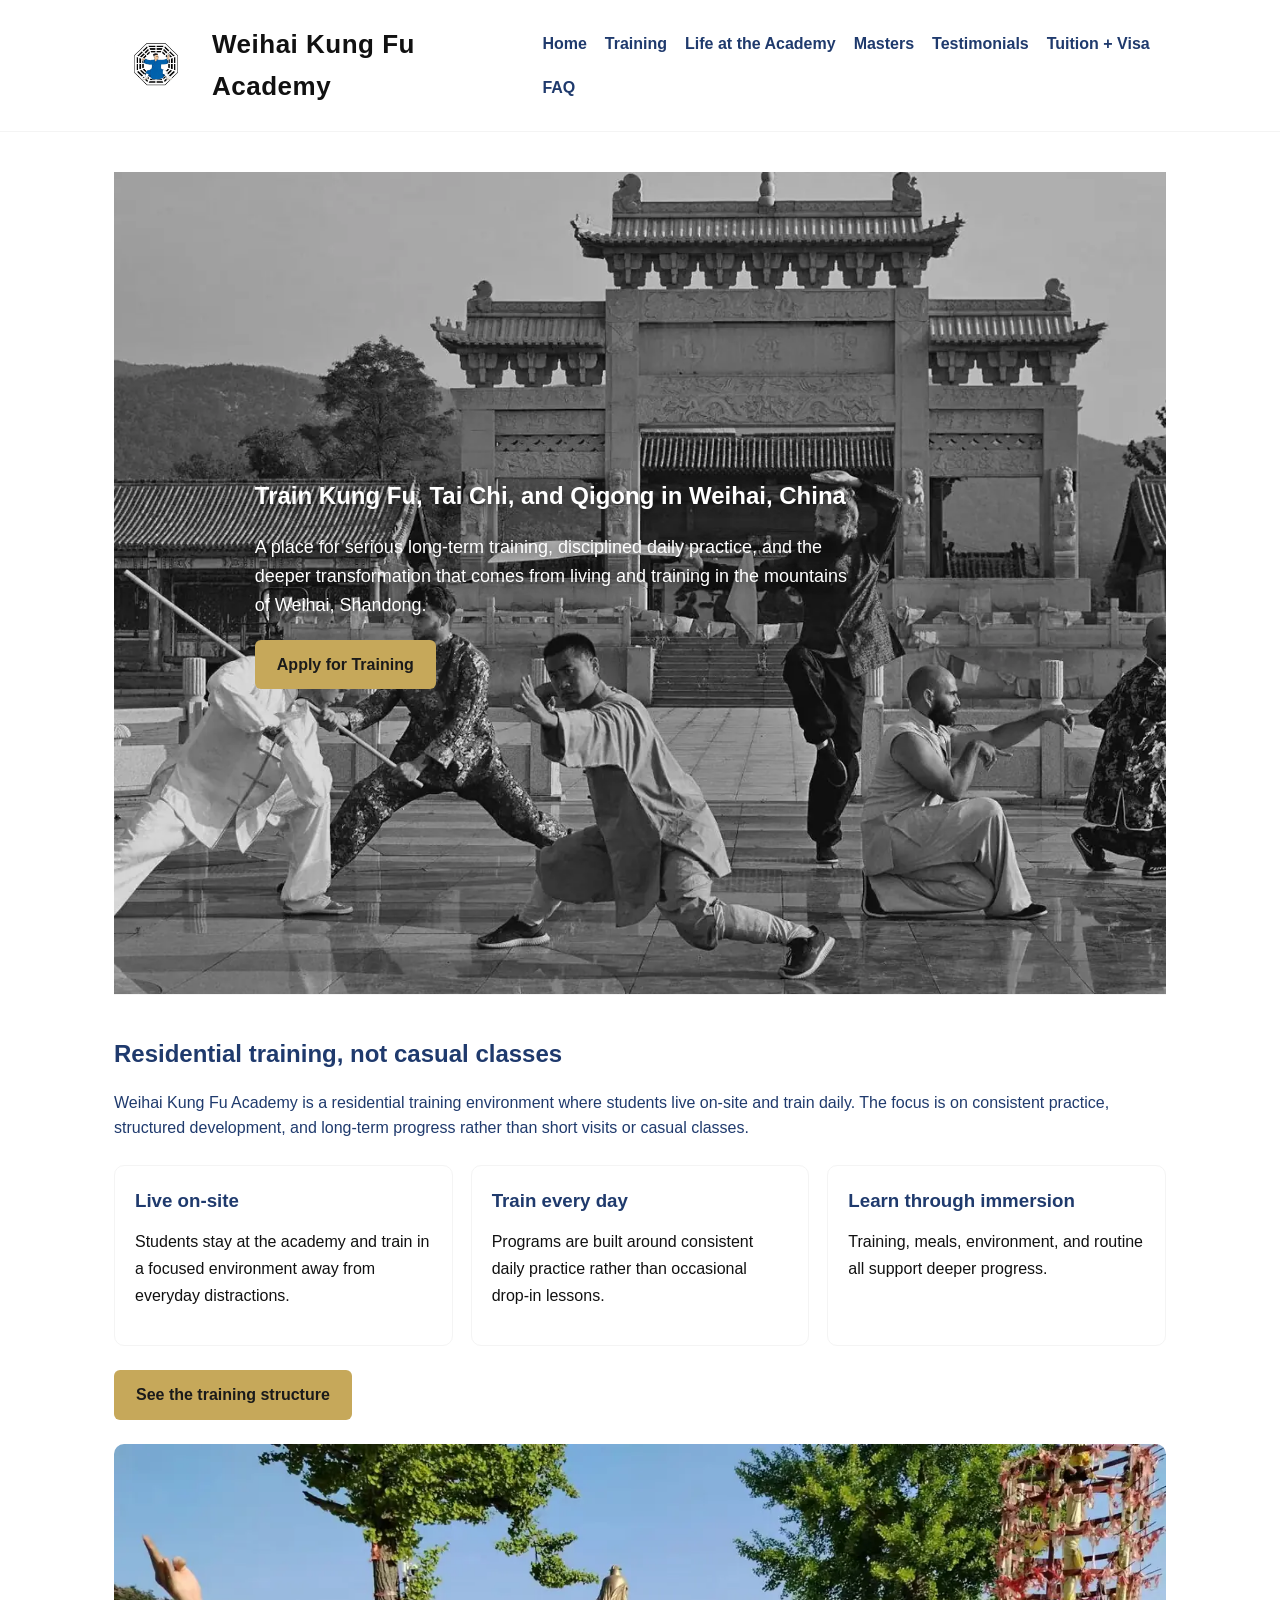
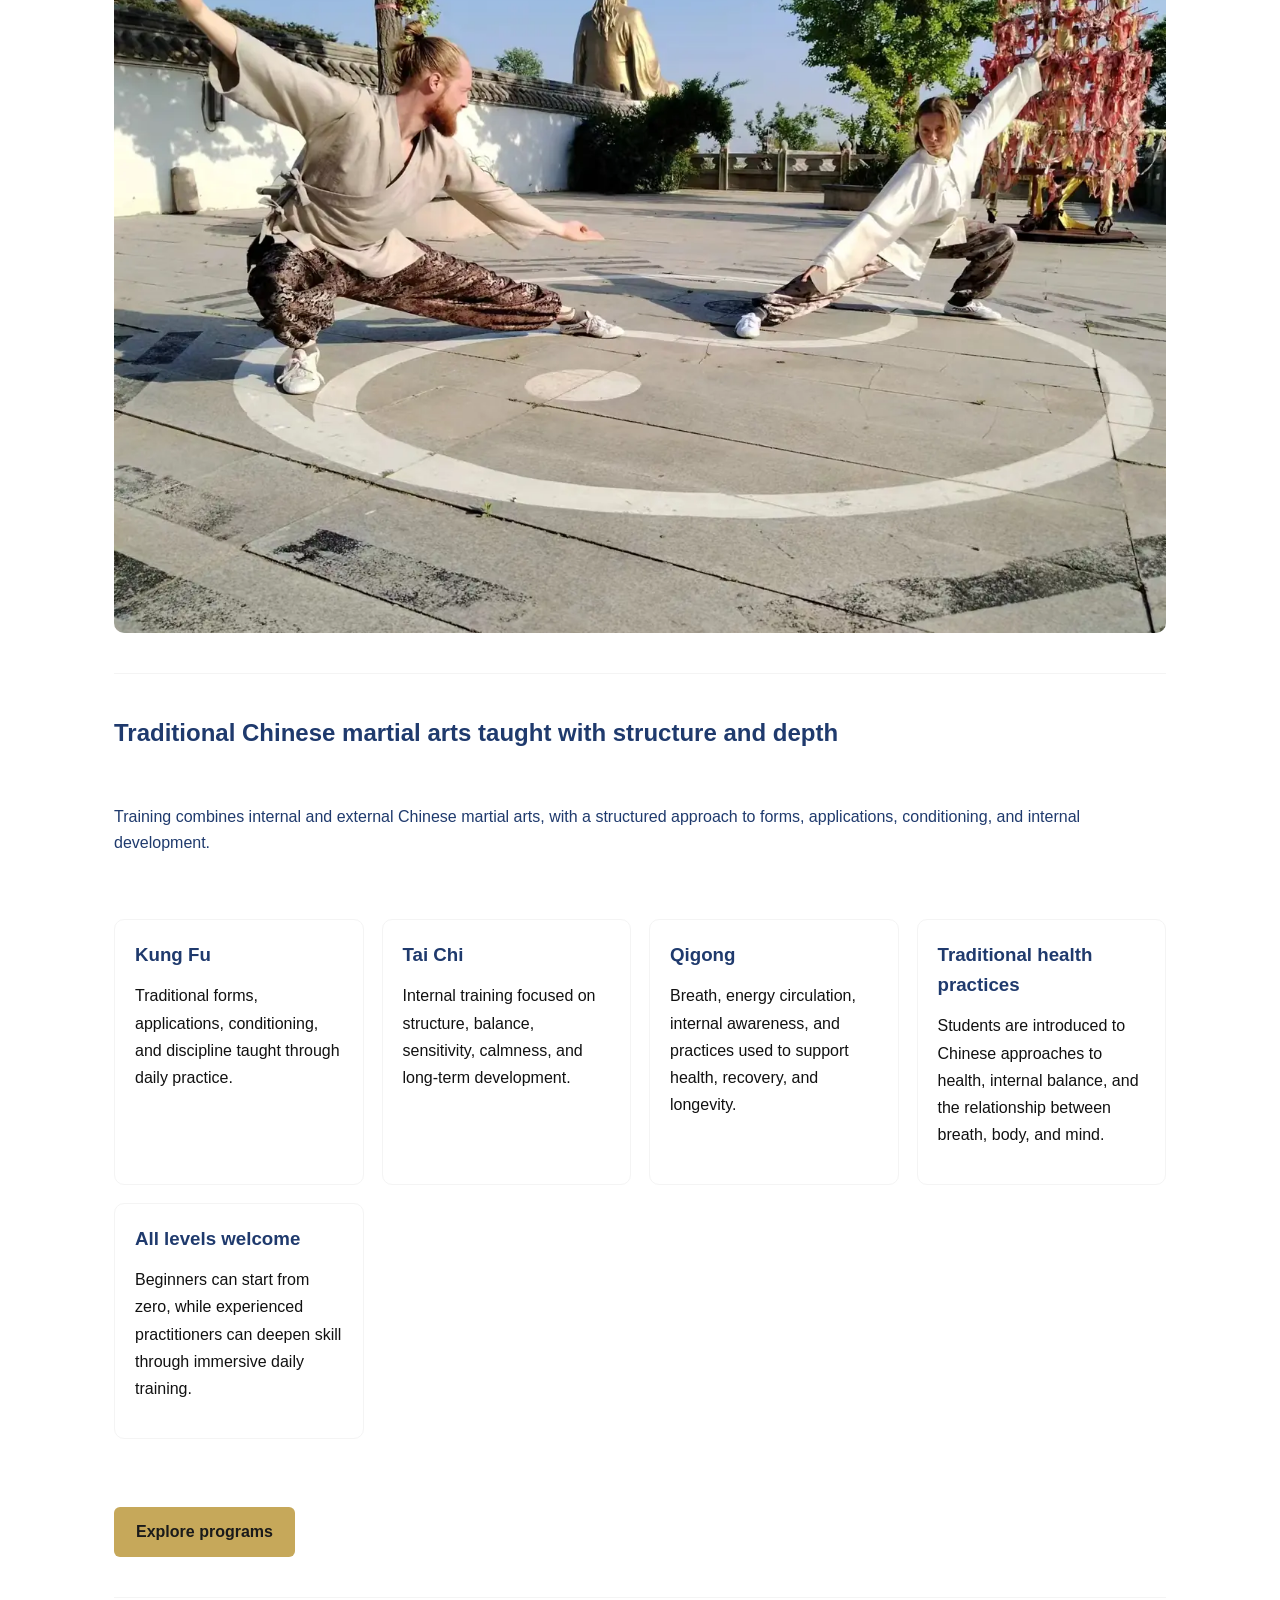
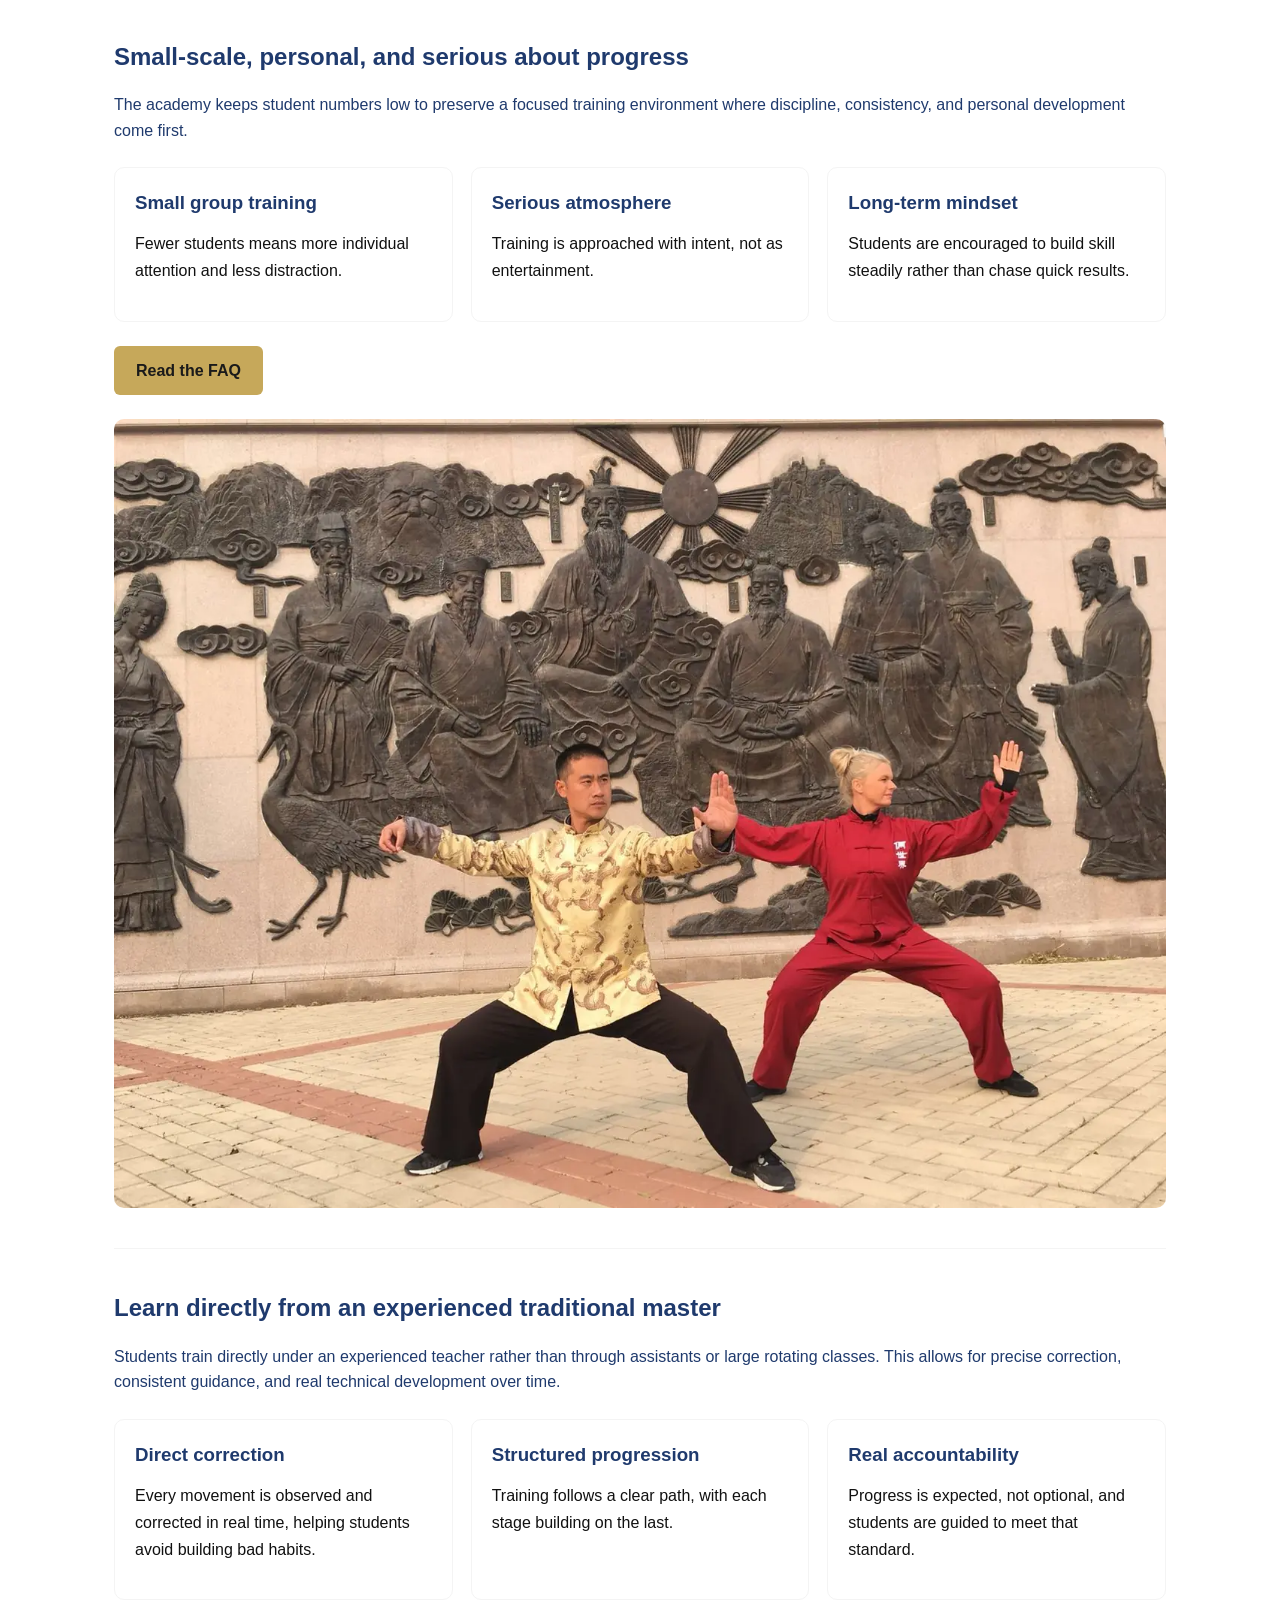
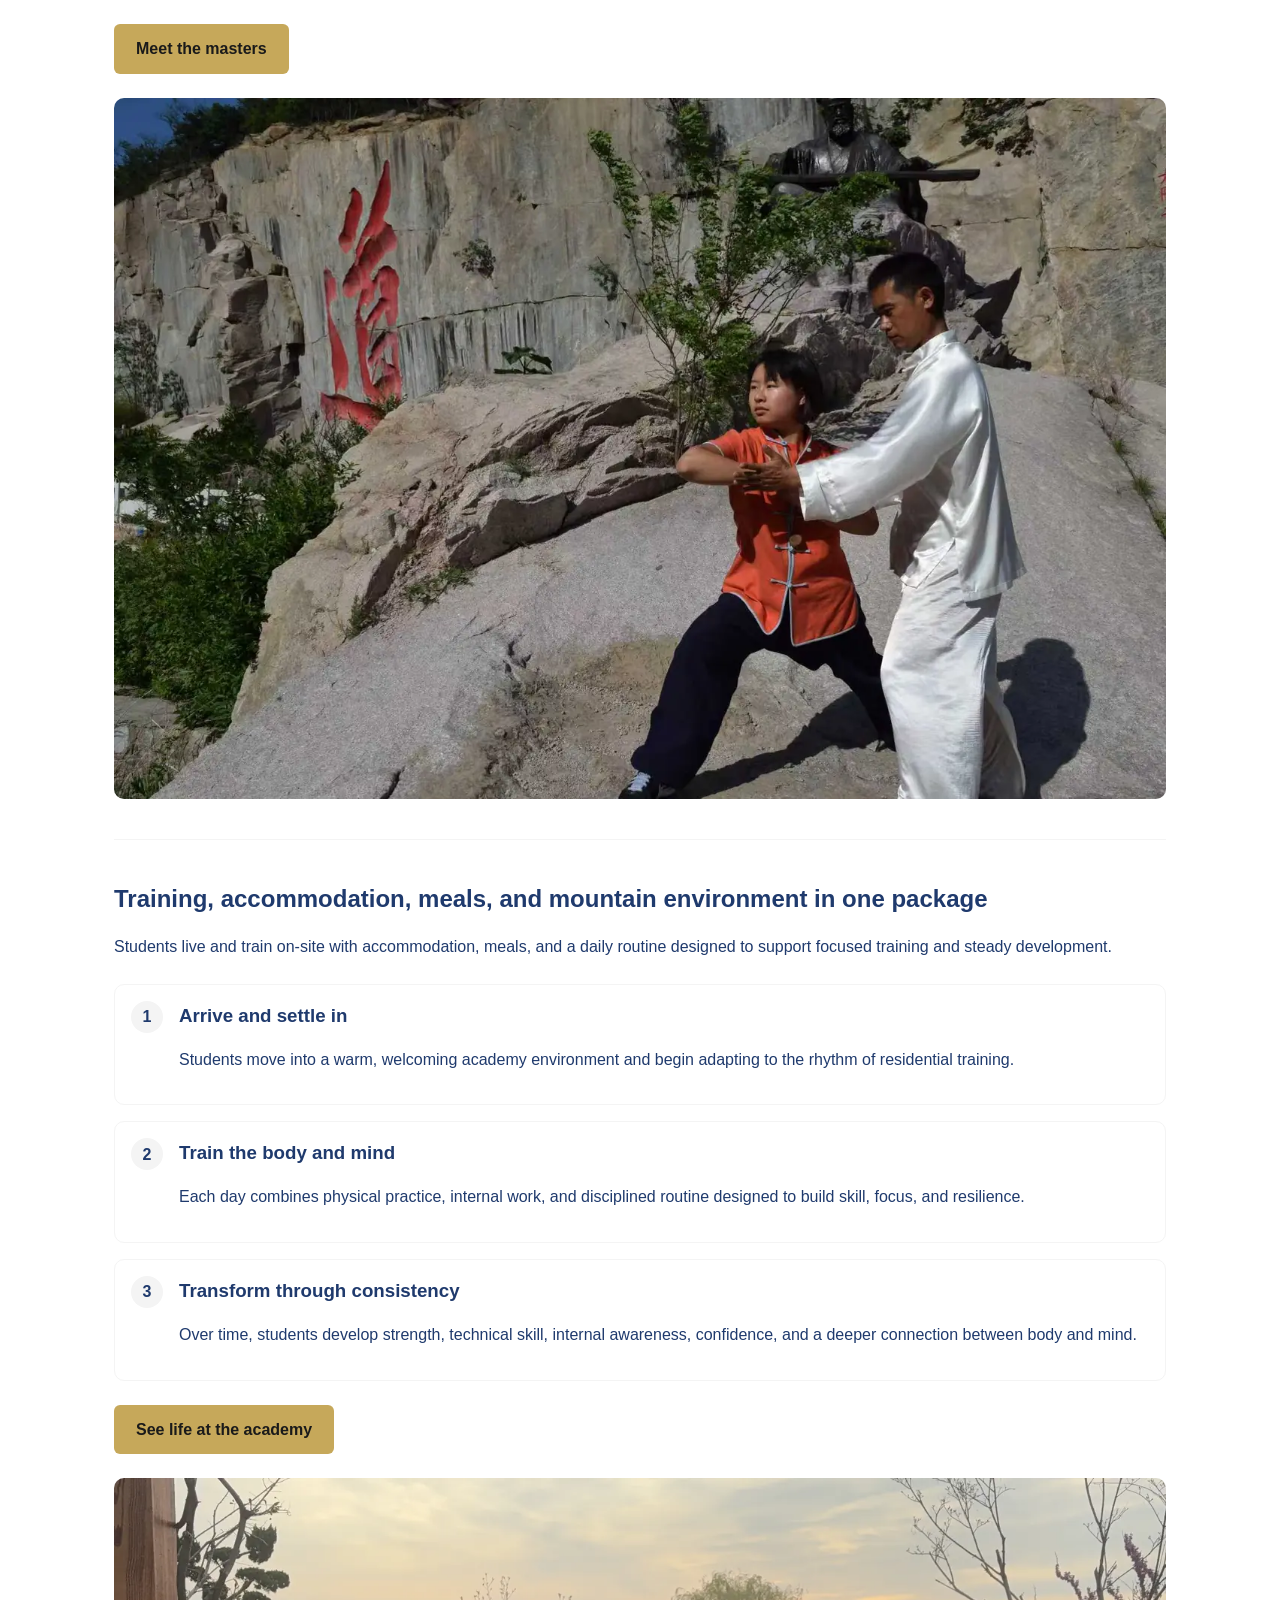
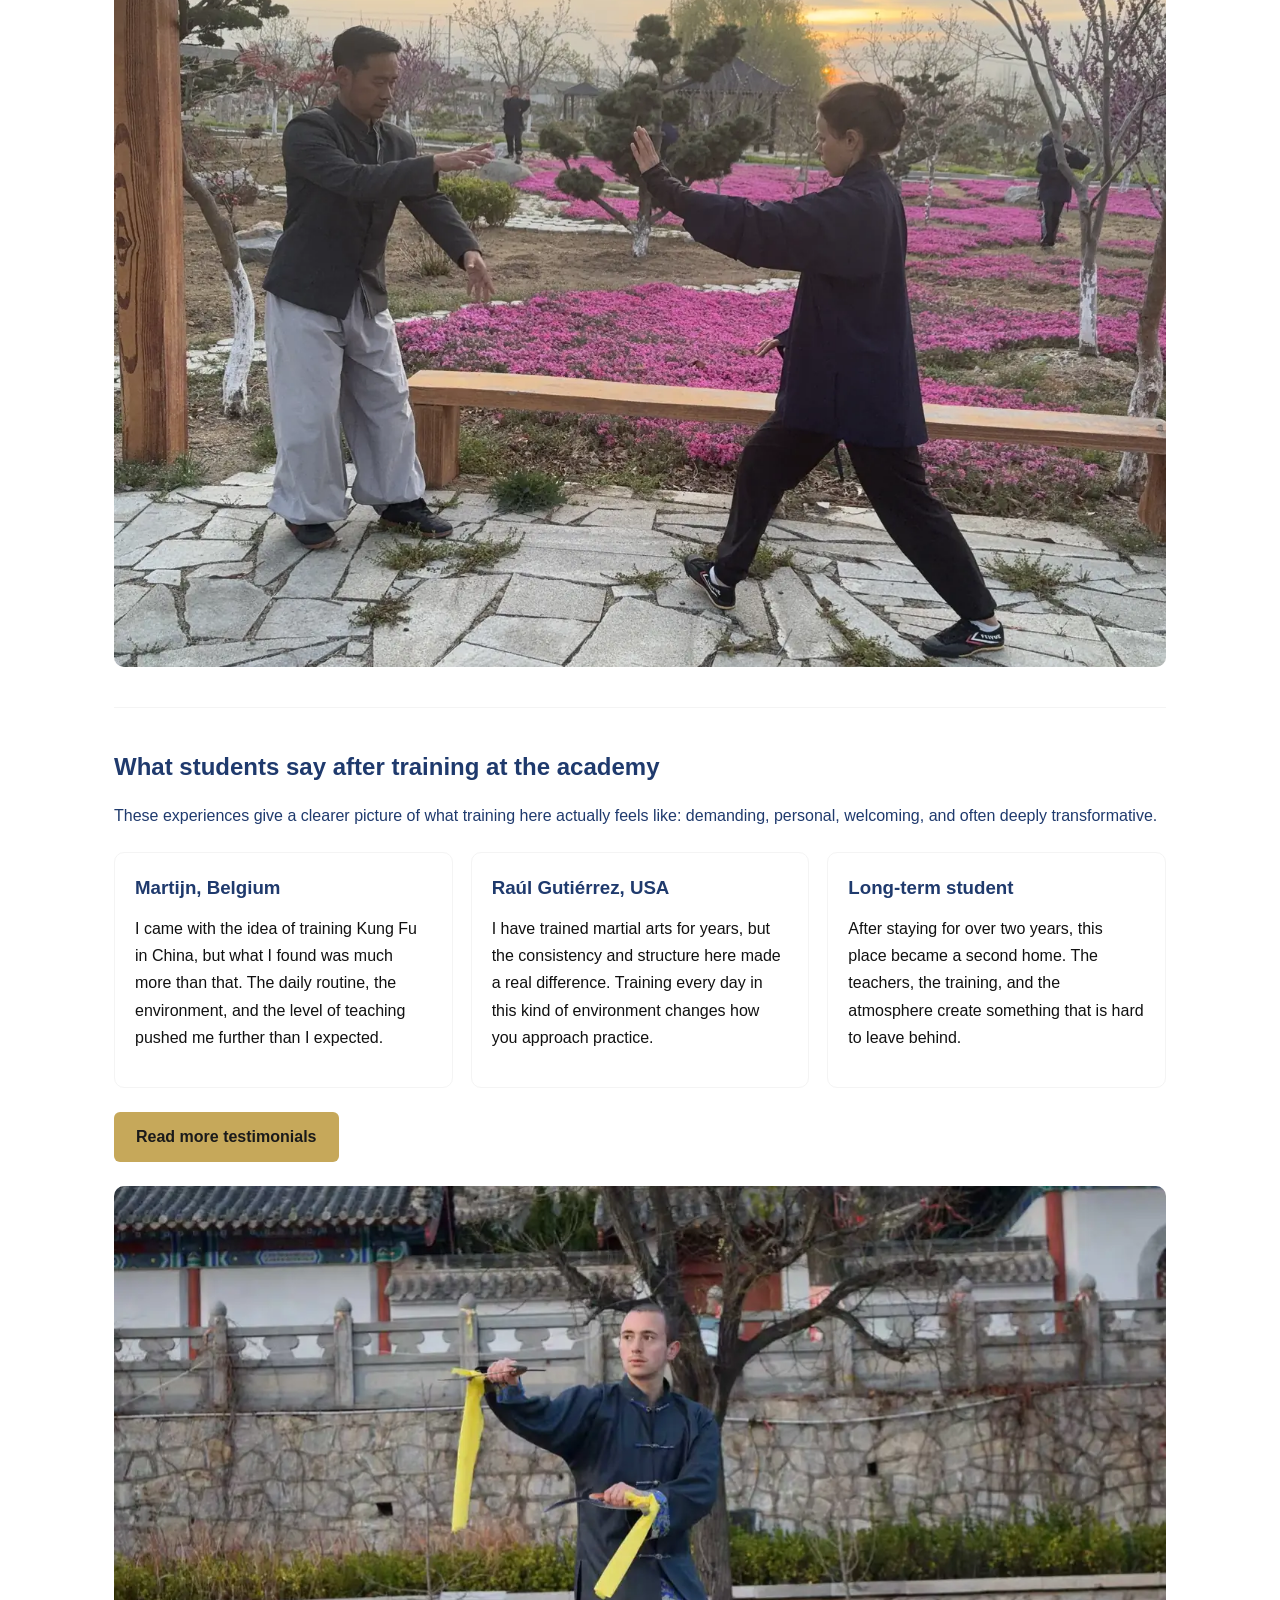
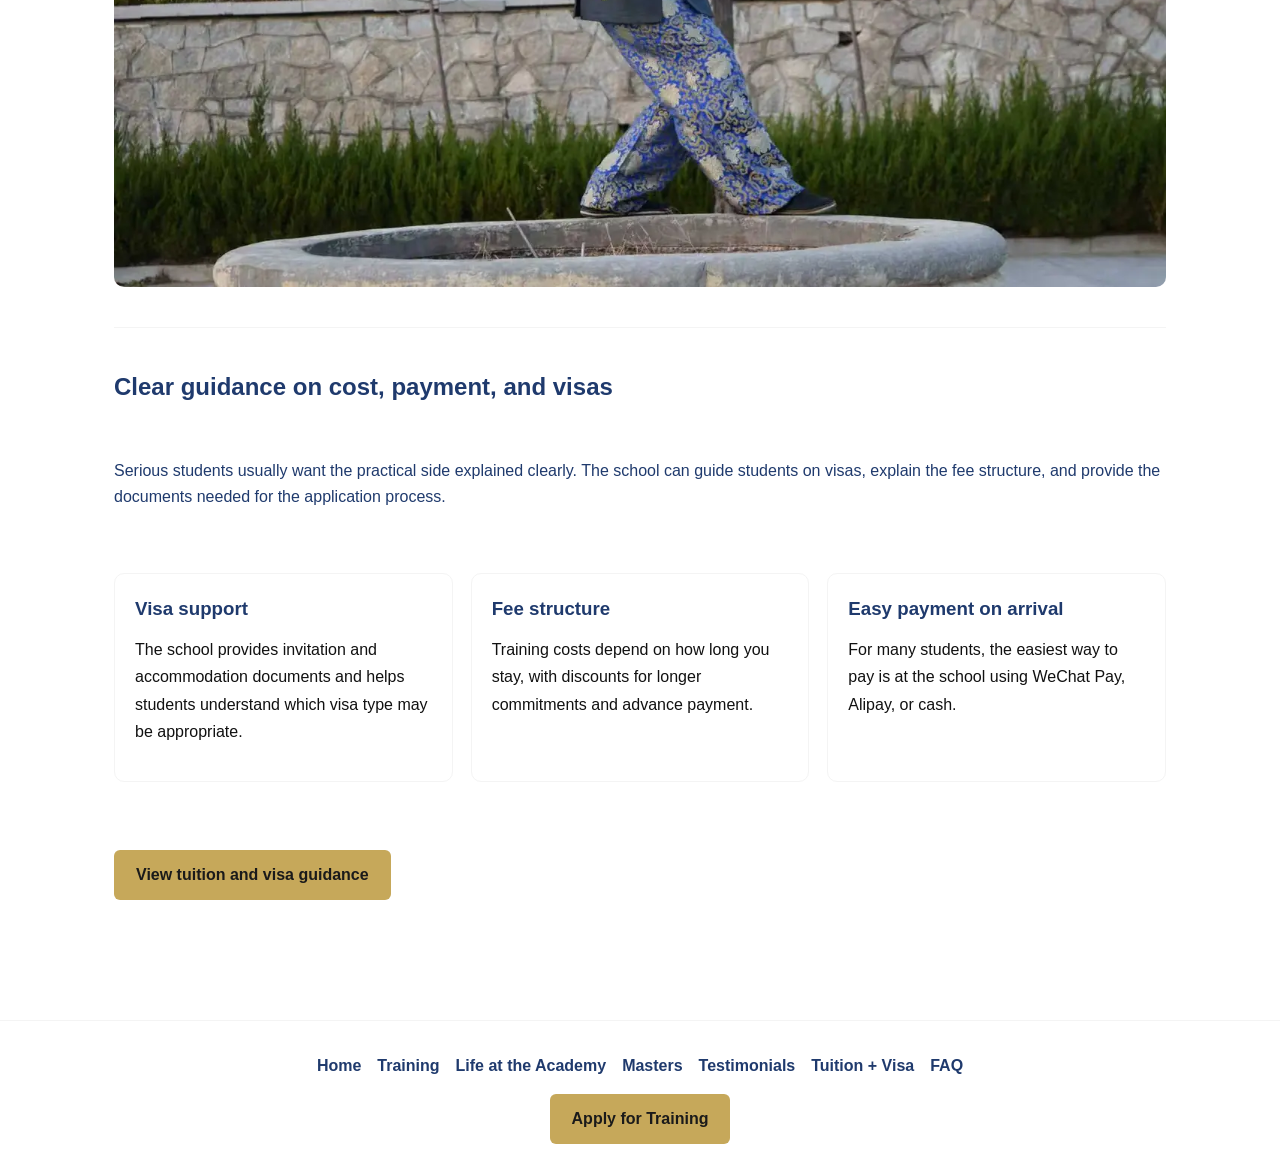
==== index.html @ 20dc893d "Clean redeploy (fresh repo)" ====
<!doctype html>
<html lang="es">
<head>
  <meta charset="utf-8" />
  <meta name="viewport" content="width=device-width, initial-scale=1" />
  <title>Weihai Kung Fu Academy</title>
  <link rel="stylesheet" href="styles.css" />
  
</head>
<body>
  <header class="header"><nav class="nav"><div class="site-brand"><img class="site-logo" src="images/logo.webp" alt="Weihai Kung Fu Academy logo"><span class="site-name">Weihai Kung Fu Academy</span></div><div class="nav-links"><a href="index.html">Home</a><a href="training.html">Training</a><a href="life-at-the-academy.html">Life at the Academy</a><a href="masters.html">Masters</a><a href="testimonials.html">Testimonials</a><a href="tuition-visa.html">Tuition + Visa</a><a href="faq.html">FAQ</a></div></nav></header>
  <main class="main">
<section class="section hero hero-layout-overlay hero-height-tall">
  <div class="hero-bg"><img class="section-image" src="images/hero.webp" alt="Students training at a mountain kung fu academy in China" /></div>
  <div class="hero-overlay hero-overlay-none"></div>
  <div class="container hero-overlay-inner">
    
<div class="hero-content hero-align-left" style="max-width:760px; transform: translate(40px, 0px);">
  <h1>Train Kung Fu, Tai Chi, and Qigong in Weihai, China</h1>
  <p class="lead">A place for serious long-term training, disciplined daily practice, and the deeper transformation that comes from living and training in the mountains of Weihai, Shandong.</p>
  <div class="cta-block"><a class="button" href="faq.html">Apply for Training</a></div>
</div>

  </div>
</section>

<section class="section section-theme-default section-layout-standard section-columns-auto section-image-right">
  <div class="container section-inner">
    <div class="section-copy"><h2>Residential training, not casual classes</h2>
    <p class="supporting">Weihai Kung Fu Academy is a residential training environment where students live on-site and train daily. The focus is on consistent practice, structured development, and long-term progress rather than short visits or casual classes.</p>
    <div class="card-grid cards-style-standard">
<div class="card">
  <h3>Live on-site</h3>
  <p class="card-body">Students stay at the academy and train in a focused environment away from everyday distractions.</p>
</div>

<div class="card">
  <h3>Train every day</h3>
  <p class="card-body">Programs are built around consistent daily practice rather than occasional drop-in lessons.</p>
</div>

<div class="card">
  <h3>Learn through immersion</h3>
  <p class="card-body">Training, meals, environment, and routine all support deeper progress.</p>
</div>
</div>
    <div class="cta-block"><a class="button" href="training.html">See the training structure</a></div></div>
    <div class="section-media"><img class="section-image" src="images/core-offer.webp" alt="Residential kung fu training in China" /></div>
  </div>
</section>

<section class="section section-theme-default section-layout-standard section-columns-auto section-image-right">
  <div class="container section-inner">
    <h2>Traditional Chinese martial arts taught with structure and depth</h2>
    <p class="supporting">Training combines internal and external Chinese martial arts, with a structured approach to forms, applications, conditioning, and internal development.</p>
    <div class="card-grid cards-style-standard">
<div class="card">
  <h3>Kung Fu</h3>
  <p class="card-body">Traditional forms, applications, conditioning, and discipline taught through daily practice.</p>
</div>

<div class="card">
  <h3>Tai Chi</h3>
  <p class="card-body">Internal training focused on structure, balance, sensitivity, calmness, and long-term development.</p>
</div>

<div class="card">
  <h3>Qigong</h3>
  <p class="card-body">Breath, energy circulation, internal awareness, and practices used to support health, recovery, and longevity.</p>
</div>

<div class="card">
  <h3>Traditional health practices</h3>
  <p class="card-body">Students are introduced to Chinese approaches to health, internal balance, and the relationship between breath, body, and mind.</p>
</div>

<div class="card">
  <h3>All levels welcome</h3>
  <p class="card-body">Beginners can start from zero, while experienced practitioners can deepen skill through immersive daily training.</p>
</div>
</div>
    <div class="cta-block"><a class="button" href="training.html">Explore programs</a></div>
  </div>
</section>

<section class="section section-theme-default section-layout-standard section-columns-auto section-image-right">
  <div class="container section-inner">
    <div class="section-copy"><h2>Small-scale, personal, and serious about progress</h2>
    <p class="supporting">The academy keeps student numbers low to preserve a focused training environment where discipline, consistency, and personal development come first.</p>
    <div class="card-grid cards-style-standard">
<div class="card">
  <h3>Small group training</h3>
  <p class="card-body">Fewer students means more individual attention and less distraction.</p>
</div>

<div class="card">
  <h3>Serious atmosphere</h3>
  <p class="card-body">Training is approached with intent, not as entertainment.</p>
</div>

<div class="card">
  <h3>Long-term mindset</h3>
  <p class="card-body">Students are encouraged to build skill steadily rather than chase quick results.</p>
</div>
</div>
    <div class="cta-block"><a class="button" href="faq.html">Read the FAQ</a></div></div>
    <div class="section-media"><img class="section-image" src="images/training-group.webp" alt="Small group kung fu training outdoors" /></div>
  </div>
</section>

<section class="section section-theme-default section-layout-standard section-columns-auto section-image-right">
  <div class="container section-inner">
    <div class="section-copy"><h2>Learn directly from an experienced traditional master</h2>
    <p class="supporting">Students train directly under an experienced teacher rather than through assistants or large rotating classes. This allows for precise correction, consistent guidance, and real technical development over time.</p>
    <div class="card-grid cards-style-standard">
<div class="card">
  <h3>Direct correction</h3>
  <p class="card-body">Every movement is observed and corrected in real time, helping students avoid building bad habits.</p>
</div>

<div class="card">
  <h3>Structured progression</h3>
  <p class="card-body">Training follows a clear path, with each stage building on the last.</p>
</div>

<div class="card">
  <h3>Real accountability</h3>
  <p class="card-body">Progress is expected, not optional, and students are guided to meet that standard.</p>
</div>
</div>
    <div class="cta-block"><a class="button" href="masters.html">Meet the masters</a></div></div>
    <div class="section-media"><img class="section-image" src="images/master-teaching.webp" alt="Master correcting student technique" /></div>
  </div>
</section>

<section class="section section-theme-default section-layout-standard section-columns-auto section-image-right">
  <div class="container section-inner">
    <div class="section-copy"><h2>Training, accommodation, meals, and mountain environment in one package</h2>
    <p class="supporting">Students live and train on-site with accommodation, meals, and a daily routine designed to support focused training and steady development.</p>
    <div class="steps steps-style-standard"><div class="step"><div class="step-number">1</div><div><h3>Arrive and settle in</h3><p class="supporting">Students move into a warm, welcoming academy environment and begin adapting to the rhythm of residential training.</p></div></div><div class="step"><div class="step-number">2</div><div><h3>Train the body and mind</h3><p class="supporting">Each day combines physical practice, internal work, and disciplined routine designed to build skill, focus, and resilience.</p></div></div><div class="step"><div class="step-number">3</div><div><h3>Transform through consistency</h3><p class="supporting">Over time, students develop strength, technical skill, internal awareness, confidence, and a deeper connection between body and mind.</p></div></div></div>
    <div class="cta-block"><a class="button" href="life-at-the-academy.html">See life at the academy</a></div></div>
    <div class="section-media"><img class="section-image" src="images/life-at-the-academy.webp" alt="Life at a residential kung fu academy" /></div>
  </div>
</section>

<section class="section section-theme-default section-layout-standard section-columns-auto section-image-right">
  <div class="container section-inner">
    <div class="section-copy"><h2>What students say after training at the academy</h2>
    <p class="supporting">These experiences give a clearer picture of what training here actually feels like: demanding, personal, welcoming, and often deeply transformative.</p>
    <div class="card-grid cards-style-standard">
<div class="card">
  <h3>Martijn, Belgium</h3>
  <p class="card-body">I came with the idea of training Kung Fu in China, but what I found was much more than that. The daily routine, the environment, and the level of teaching pushed me further than I expected.</p>
</div>

<div class="card">
  <h3>Raúl Gutiérrez, USA</h3>
  <p class="card-body">I have trained martial arts for years, but the consistency and structure here made a real difference. Training every day in this kind of environment changes how you approach practice.</p>
</div>

<div class="card">
  <h3>Long-term student</h3>
  <p class="card-body">After staying for over two years, this place became a second home. The teachers, the training, and the atmosphere create something that is hard to leave behind.</p>
</div>
</div>
    <div class="cta-block"><a class="button" href="testimonials.html">Read more testimonials</a></div></div>
    <div class="section-media"><img class="section-image" src="images/testimonials.webp" alt="Testimonials from international students at Weihai Kung Fu Academy" /></div>
  </div>
</section>

<section class="section section-theme-default section-layout-standard section-columns-auto section-image-right">
  <div class="container section-inner">
    <h2>Clear guidance on cost, payment, and visas</h2>
    <p class="supporting">Serious students usually want the practical side explained clearly. The school can guide students on visas, explain the fee structure, and provide the documents needed for the application process.</p>
    <div class="card-grid cards-style-standard">
<div class="card">
  <h3>Visa support</h3>
  <p class="card-body">The school provides invitation and accommodation documents and helps students understand which visa type may be appropriate.</p>
</div>

<div class="card">
  <h3>Fee structure</h3>
  <p class="card-body">Training costs depend on how long you stay, with discounts for longer commitments and advance payment.</p>
</div>

<div class="card">
  <h3>Easy payment on arrival</h3>
  <p class="card-body">For many students, the easiest way to pay is at the school using WeChat Pay, Alipay, or cash.</p>
</div>
</div>
    <div class="cta-block"><a class="button" href="tuition-visa.html">View tuition and visa guidance</a></div>
  </div>
</section>
</main>
  <footer class="footer"><div class="footer-links"><a href="index.html">Home</a><a href="training.html">Training</a><a href="life-at-the-academy.html">Life at the Academy</a><a href="masters.html">Masters</a><a href="testimonials.html">Testimonials</a><a href="tuition-visa.html">Tuition + Visa</a><a href="faq.html">FAQ</a></div><div class="footer-cta"><a class="button" href="faq.html">Apply for Training</a></div></footer>
</body>
</html>
---- styles.css ----
:root {
  --primary: #1F3A6D;
  --accent: #C6A85A;
  --background: #FFFFFF;
  --text: #111111;
  --secondary-text: #1F3A6D;
  --soft-accent: #F4F4F4;
  --button-radius: 6px;
  --card-radius: 10px;
  --max-width: 1100px;
}

* {
  box-sizing: border-box;
}

body {
  margin: 0;
  font-family: Inter Regular, Helvetica Neue, Arial, sans-serif;
  background: var(--background);
  color: var(--text);
  line-height: 1.6;
}

img {
  max-width: 100%;
  display: block;
}

.header {
  padding: 24px 0;
  border-bottom: 1px solid var(--soft-accent);
  background: var(--background);
}

.nav {
  max-width: var(--max-width);
  margin: 0 auto;
  padding: 0 24px;
  display: flex;
  align-items: center;
  justify-content: space-between;
  gap: 24px;
}

.logo {
  font-family: Inter Bold, Helvetica Neue, Arial, sans-serif;
  font-weight: 700;
  color: var(--primary);
}

.site-brand {
  display: flex;
  align-items: center;
  gap: 14px;
}

.site-logo {
  height: 56px;
  width: auto;
}

.site-name {
  font-family: Inter, Helvetica Neue, Arial, sans-serif;
  font-weight: 700;
  font-size: 22px;
  color: #111111;
  letter-spacing: 0.5px;
}

@media (min-width: 768px) {
  .site-name {
    font-size: 26px;
  }
}

.logo-image {
  height: 40px;
  width: auto;
  display: block;
}

.hero-logo {
  width: auto;
  display: block;
  margin-bottom: 16px;
  background: transparent;
  mix-blend-mode: multiply;
}

.nav-links {
  display: flex;
  gap: 18px;
  flex-wrap: wrap;
}

.nav a {
  text-decoration: none;
  color: var(--primary);
  font-weight: 600;
}

.main {
  max-width: var(--max-width);
  margin: 0 auto;
  padding: 40px 24px 80px;
}

.hero-full {
  position: relative;
  min-height: 70vh;
  background-size: cover;
  background-position: center;
  background-repeat: no-repeat;
  display: flex;
  align-items: center;
  color: #ffffff;
}

.hero-inner {
  position: relative;
  width: 100%;
}

.hero-content {
  width: 100%;
  padding: 0 24px;
  max-width: 680px;
}

.hero-full .hero-content {
  max-width: var(--max-width);
  margin: 0 auto;
  padding: 120px 24px 120px;
}

.hero-content h1 {
  color: #FFFFFF;
  text-shadow: 0 2px 12px rgba(0,0,0,0.6);
}

.hero-content p {
  color: rgba(255,255,255,0.92);
  text-shadow: 0 2px 10px rgba(0,0,0,0.5);
  max-width: 600px;
}

.hero-layout-overlay {
  position: relative;
  width: 100%;
  overflow: hidden;
  padding: 0;
}

.hero-layout-overlay .hero-bg {
  position: absolute;
  inset: 0;
}

.hero-layout-overlay .hero-bg img {
  width: 100%;
  height: 100%;
  object-fit: cover;
  display: block;
}

.hero-overlay {
  position: absolute;
  inset: 0;
  pointer-events: none;
  background: linear-gradient(
    to right,
    rgba(0,0,0,0.65) 0%,
    rgba(0,0,0,0.55) 35%,
    rgba(0,0,0,0.25) 70%,
    rgba(0,0,0,0.1) 100%
  );
}

.hero-overlay-none {
  background: transparent;
}

.hero-overlay-dark {
  background: linear-gradient(90deg, rgba(17,17,17,0.62) 0%, rgba(17,17,17,0.28) 45%, rgba(17,17,17,0.12) 100%);
}

.hero-overlay-light {
  background: linear-gradient(90deg, rgba(255,255,255,0.72) 0%, rgba(255,255,255,0.36) 45%, rgba(255,255,255,0.14) 100%);
}

.hero-overlay-medium {
  background: linear-gradient(90deg, rgba(17,17,17,0.52) 0%, rgba(17,17,17,0.22) 45%, rgba(17,17,17,0.08) 100%);
}

.hero-overlay-strong {
  background: linear-gradient(90deg, rgba(17,17,17,0.74) 0%, rgba(17,17,17,0.42) 45%, rgba(17,17,17,0.16) 100%);
}

.hero-overlay-inner {
  position: relative;
  z-index: 2;
  min-height: 70vh;
  display: flex;
  align-items: center;
}

.hero-height-standard .hero-overlay-inner {
  min-height: 62vh;
}

.hero-height-compact .hero-overlay-inner {
  min-height: 52vh;
}

.hero-height-medium .hero-overlay-inner {
  min-height: 62vh;
}

.hero-height-tall .hero-overlay-inner {
  min-height: 78vh;
}

.hero-height-full .hero-overlay-inner {
  min-height: 92vh;
}

.hero-align-left {
  text-align: left;
  margin-left: clamp(24px, 6vw, 96px);
  margin-right: auto;
}

.hero-align-center {
  text-align: center;
  margin: 0 auto;
}

.hero-layout-overlay .hero-content h1,
.hero-layout-overlay .hero-content .lead {
  color: #FFFFFF;
}

h1, h2, h3 {
  font-family: Inter Bold, Helvetica Neue, Arial, sans-serif;
  color: var(--primary);
  margin: 0 0 12px;
}

.lead {
  font-size: 1.125rem;
  color: var(--text);
}

.supporting {
  color: var(--secondary-text);
}

.section {
  padding: 40px 0;
  border-bottom: 1px solid var(--soft-accent);
}

.section-inner {
  display: grid;
  gap: 24px;
}

.section-media img {
  width: 100%;
  height: auto;
  border-radius: var(--card-radius);
}

.section-layout-image-left .section-inner,
.section-layout-image-right .section-inner {
  grid-template-columns: minmax(0, 1fr) minmax(0, 1fr);
  align-items: center;
}

.section-layout-image-left .section-media {
  order: -1;
}

.section-layout-cards .card-grid,
.section-layout-standard .card-grid {
  display: grid;
}

.section-columns-1 .card-grid {
  grid-template-columns: 1fr;
}

.section-columns-2 .card-grid {
  grid-template-columns: repeat(2, minmax(0, 1fr));
}

.section-columns-3 .card-grid {
  grid-template-columns: repeat(3, minmax(0, 1fr));
}

.section-theme-light {
  background: rgba(255, 255, 255, 0.55);
}

.section-theme-dark {
  background: #111111;
}

.section-theme-dark h2,
.section-theme-dark h3,
.section-theme-dark p,
.section-theme-dark .supporting,
.section-theme-dark .stat-value,
.section-theme-dark .stat-label {
  color: #ffffff;
}

.section-theme-accent {
  background: rgba(199, 162, 124, 0.14);
}

.section:last-of-type {
  border-bottom: none;
}

.hero {
  padding: 60px 0;
}

.hero-grid {
  display: grid;
  grid-template-columns: repeat(auto-fit, minmax(260px, 1fr));
  gap: 32px;
  align-items: center;
}

.card-grid {
  display: grid;
  grid-template-columns: repeat(auto-fit, minmax(220px, 1fr));
  gap: 18px;
  margin: 24px 0;
}

.card {
  padding: 20px;
  border: 1px solid var(--soft-accent);
  border-radius: var(--card-radius);
  background: #ffffff;
}

.card-body {
  margin-top: 10px;
  line-height: 1.7;
  color: #111111;
}

.steps {
  display: grid;
  gap: 16px;
  margin: 24px 0;
}

.step {
  display: grid;
  grid-template-columns: 36px 1fr;
  gap: 12px;
  align-items: start;
  padding: 16px;
  border: 1px solid var(--soft-accent);
  border-radius: var(--card-radius);
  background: #ffffff;
}

.step-number {
  width: 32px;
  height: 32px;
  border-radius: 50%;
  background: var(--soft-accent);
  display: flex;
  align-items: center;
  justify-content: center;
  font-weight: 600;
  color: var(--primary);
}

.quote-grid {
  display: grid;
  grid-template-columns: repeat(auto-fit, minmax(240px, 1fr));
  gap: 18px;
  margin: 24px 0;
}

.quote {
  padding: 20px;
  border-left: 4px solid var(--soft-accent);
  background: #ffffff;
  border-radius: var(--card-radius);
}

.quote-attrib {
  margin-top: 10px;
  font-weight: 600;
  color: var(--primary);
}

.stats-grid {
  display: grid;
  gap: 16px;
  margin: 24px 0;
}

.stats-style-inline {
  grid-template-columns: repeat(auto-fit, minmax(180px, 1fr));
}

.stats-style-cards {
  grid-template-columns: repeat(auto-fit, minmax(220px, 1fr));
}

.stat {
  padding: 16px;
  border: 1px solid var(--soft-accent);
  border-radius: var(--card-radius);
  background: #ffffff;
}

.stat-value {
  font-family: Inter Bold, Helvetica Neue, Arial, sans-serif;
  font-size: 1.5rem;
  color: var(--primary);
  margin-bottom: 6px;
}

.stat-label {
  color: var(--secondary-text);
}

.faq-grid {
  display: grid;
  gap: 14px;
  margin: 24px 0;
}

.faq-item {
  padding: 16px;
  border: 1px solid var(--soft-accent);
  border-radius: var(--card-radius);
  background: #ffffff;
}

.cta-block {
  margin-top: 20px;
}

.button {
  display: inline-block;
  background: var(--accent);
  color: #1A1A1A;
  text-decoration: none;
  padding: 12px 22px;
  border-radius: var(--button-radius);
  font-weight: 600;
}

.footer {
  padding: 32px 24px;
  border-top: 1px solid var(--soft-accent);
  background: var(--background);
}

.footer-links {
  max-width: var(--max-width);
  margin: 0 auto 16px;
  display: flex;
  gap: 16px;
  justify-content: center;
  flex-wrap: wrap;
}

.footer-links a {
  text-decoration: none;
  color: var(--primary);
  font-weight: 600;
}

.footer-cta {
  display: flex;
  justify-content: center;
}

.footer-contact {
  display: flex;
  justify-content: center;
  gap: 16px;
  flex-wrap: wrap;
  margin-bottom: 16px;
}

.footer-contact a {
  text-decoration: none;
  color: var(--primary);
}

@media (max-width: 768px) {
  .header {
    padding: 16px 0;
  }

  .nav {
    padding: 0 16px;
    flex-direction: column;
    align-items: flex-start;
    gap: 14px;
  }

  .main {
    padding: 24px 16px 56px;
  }

  .section {
    padding: 28px 0;
  }

  h1 {
    font-size: 2rem;
  }

  h2 {
    font-size: 1.4rem;
  }

  .lead {
    font-size: 1rem;
    line-height: 1.6;
  }

  .hero-overlay-inner {
    min-height: 54vh;
  }

  .hero-height-standard .hero-overlay-inner {
    min-height: 50vh;
  }

  .hero-height-compact .hero-overlay-inner {
    min-height: 46vh;
  }

  .hero-height-medium .hero-overlay-inner {
    min-height: 50vh;
  }

  .hero-height-tall .hero-overlay-inner {
    min-height: 60vh;
  }

  .hero-height-full .hero-overlay-inner {
    min-height: 72vh;
  }

  .hero-content {
    max-width: 100%;
    padding: 0 16px;
    margin-left: auto !important;
    margin-right: auto !important;
    text-align: center !important;
    transform: none !important;
    left: auto !important;
    right: auto !important;
    max-width: 90%;
  }

  .hero-content p {
    max-width: 100%;
  }

  .hero-content h1 {
    font-size: 28px !important;
    line-height: 1.2;
  }

  .hero-content .lead {
    font-size: 16px !important;
    line-height: 1.5;
  }

  .hero {
    height: auto !important;
    min-height: 70vh;
    padding-top: 60px;
    padding-bottom: 60px;
  }

  .hero-grid {
    grid-template-columns: 1fr;
    gap: 18px;
  }

  .section-inner,
  .section-layout-image-left .section-inner,
  .section-layout-image-right .section-inner {
    grid-template-columns: 1fr;
    gap: 18px;
  }

  .hero-image img,
  .section-image,
  .section-media img {
    width: 100%;
    height: auto;
  }

  .card-grid,
  .quote-grid,
  .stats-grid {
    grid-template-columns: 1fr;
  }

  .steps {
    gap: 12px;
  }

  .step {
    grid-template-columns: 28px 1fr;
    gap: 10px;
    padding: 14px;
  }

  .card {
    padding: 16px;
  }

  .button {
    padding: 10px 18px;
  }

  .cta-block {
    display: block;
  }

  .footer {
    padding: 24px 16px;
  }
}
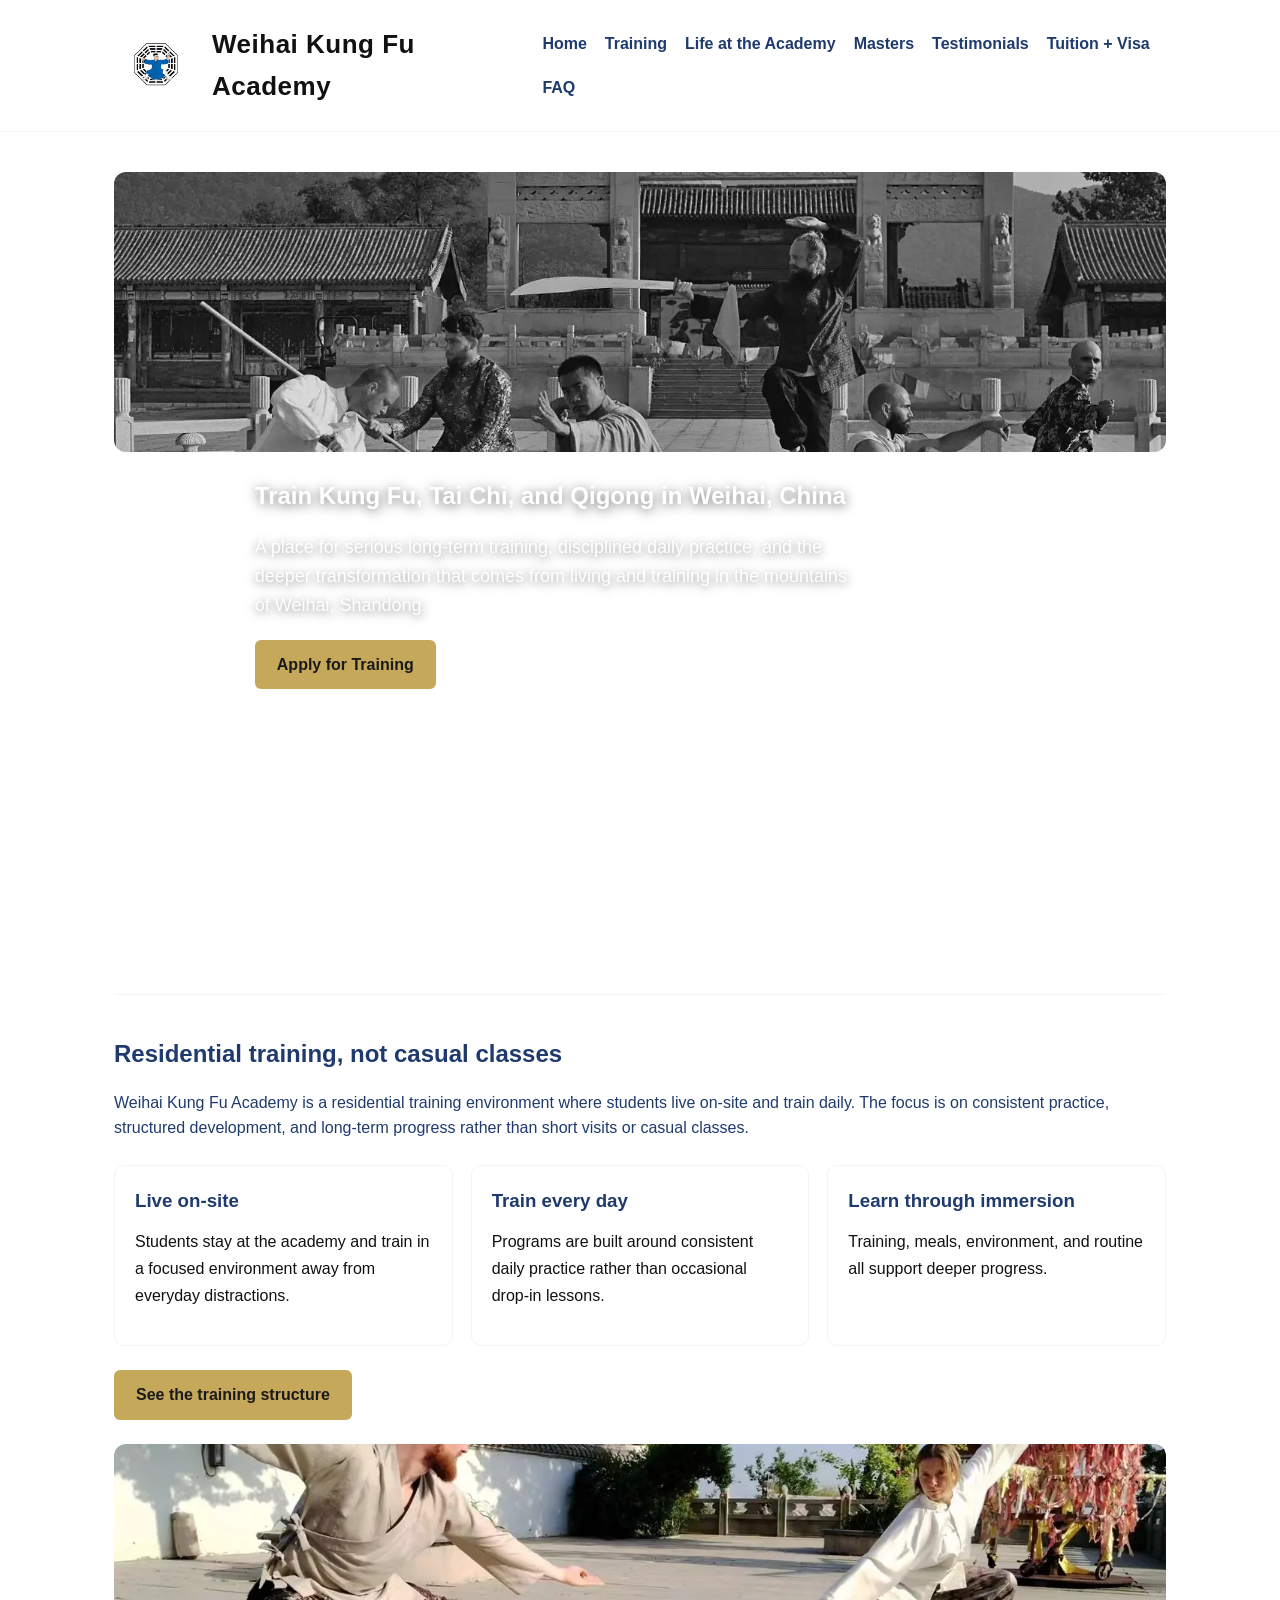
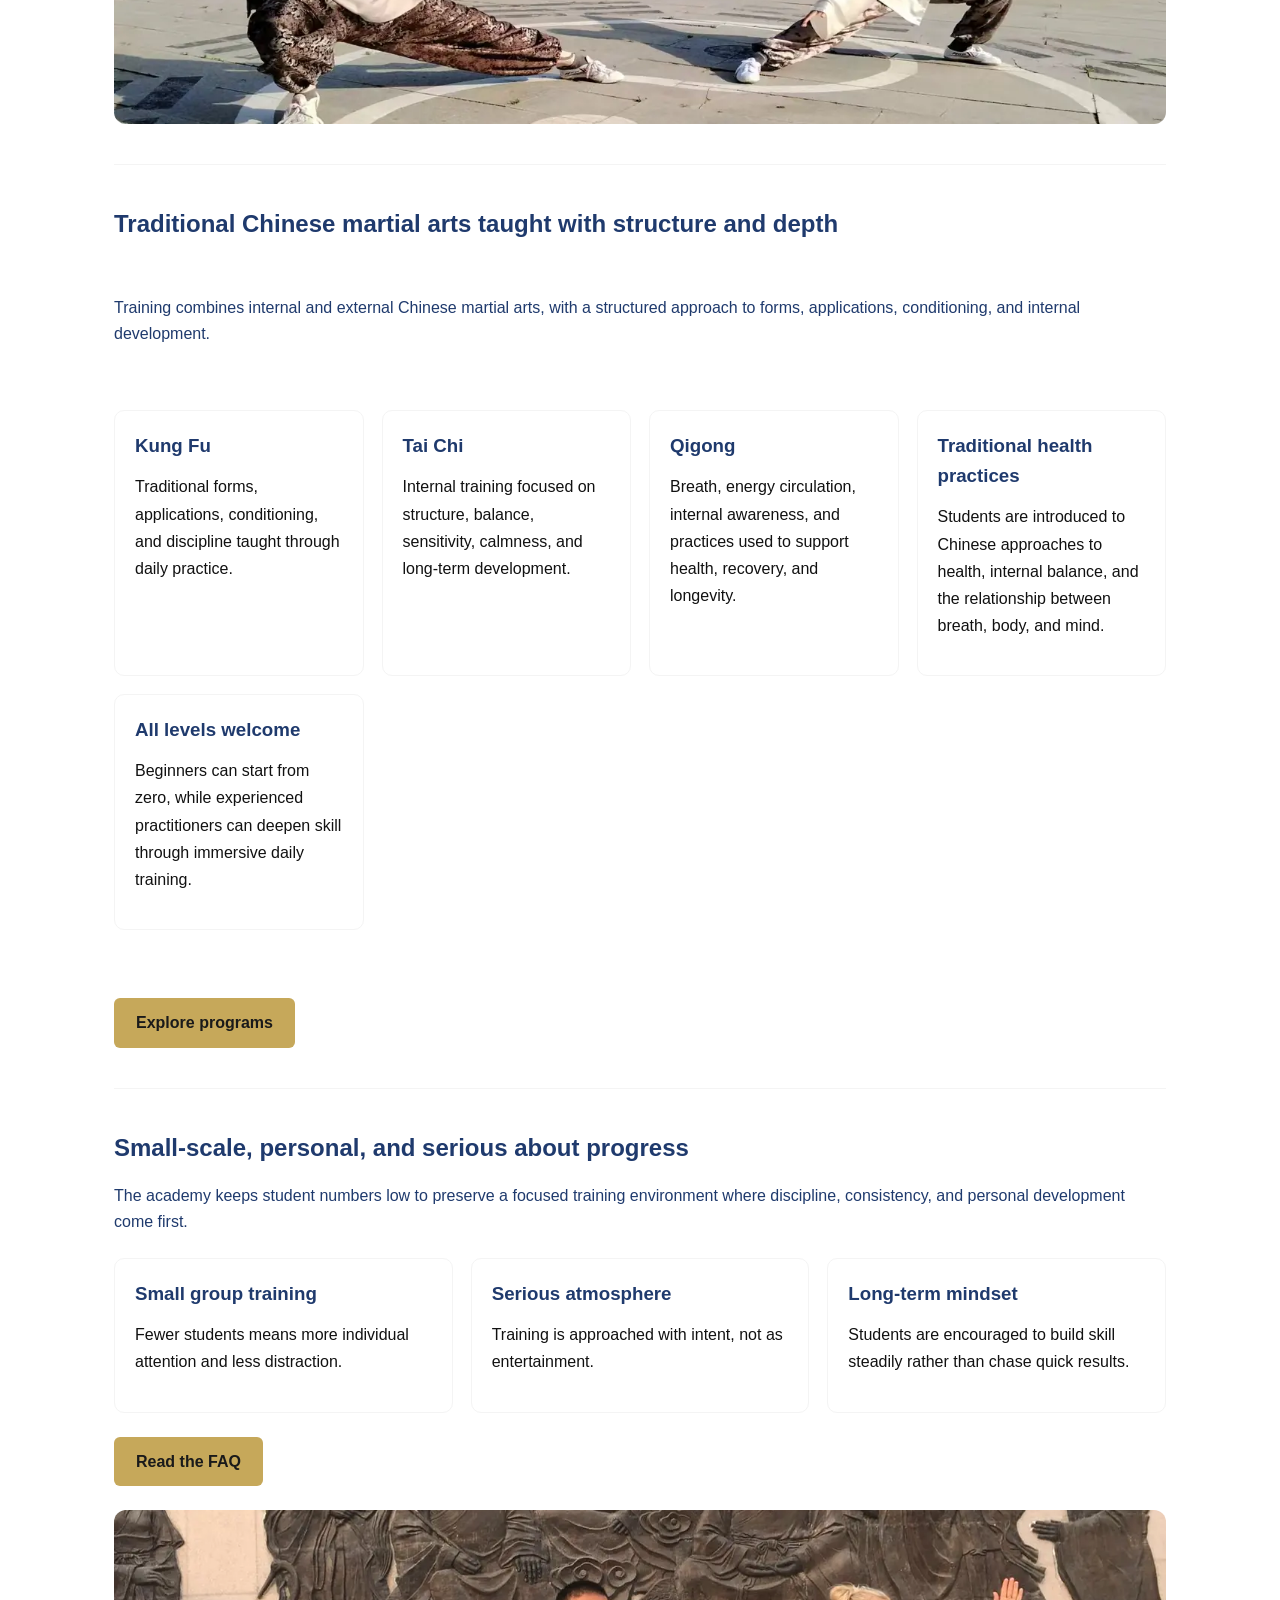
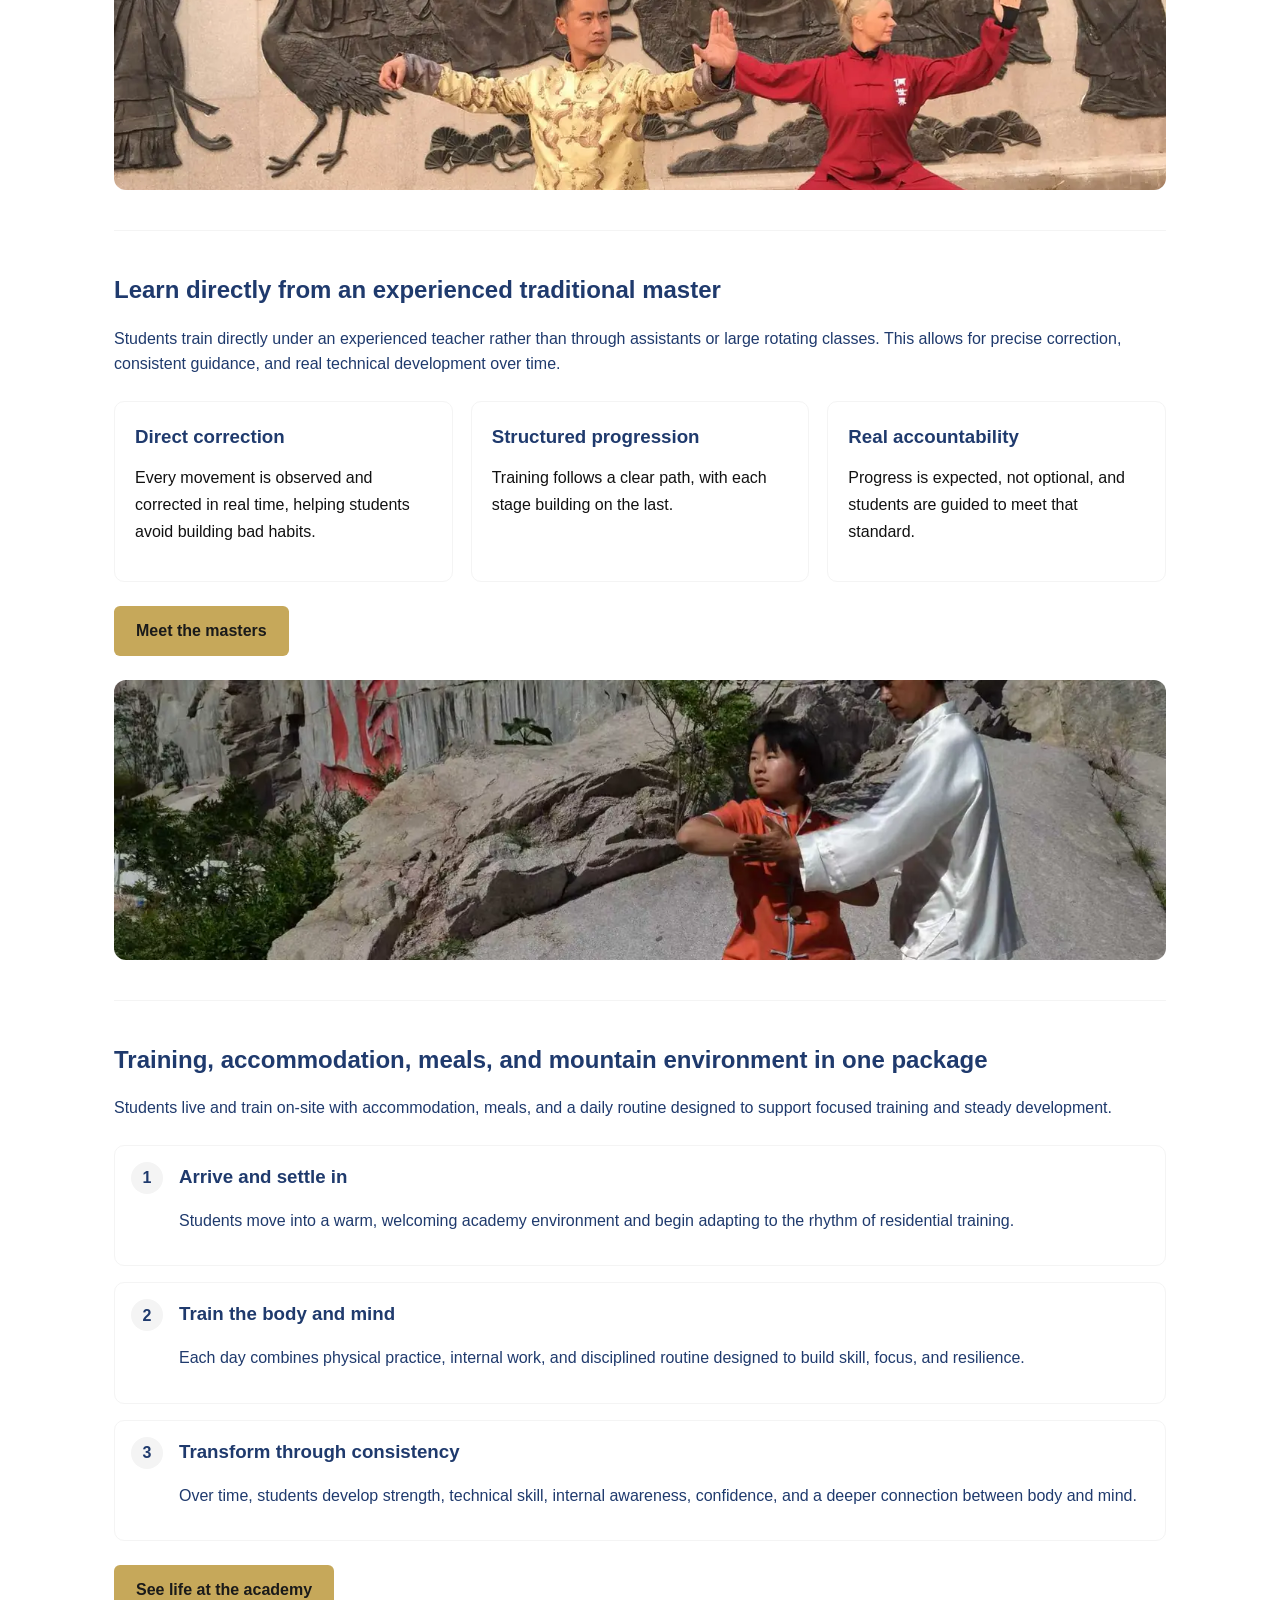
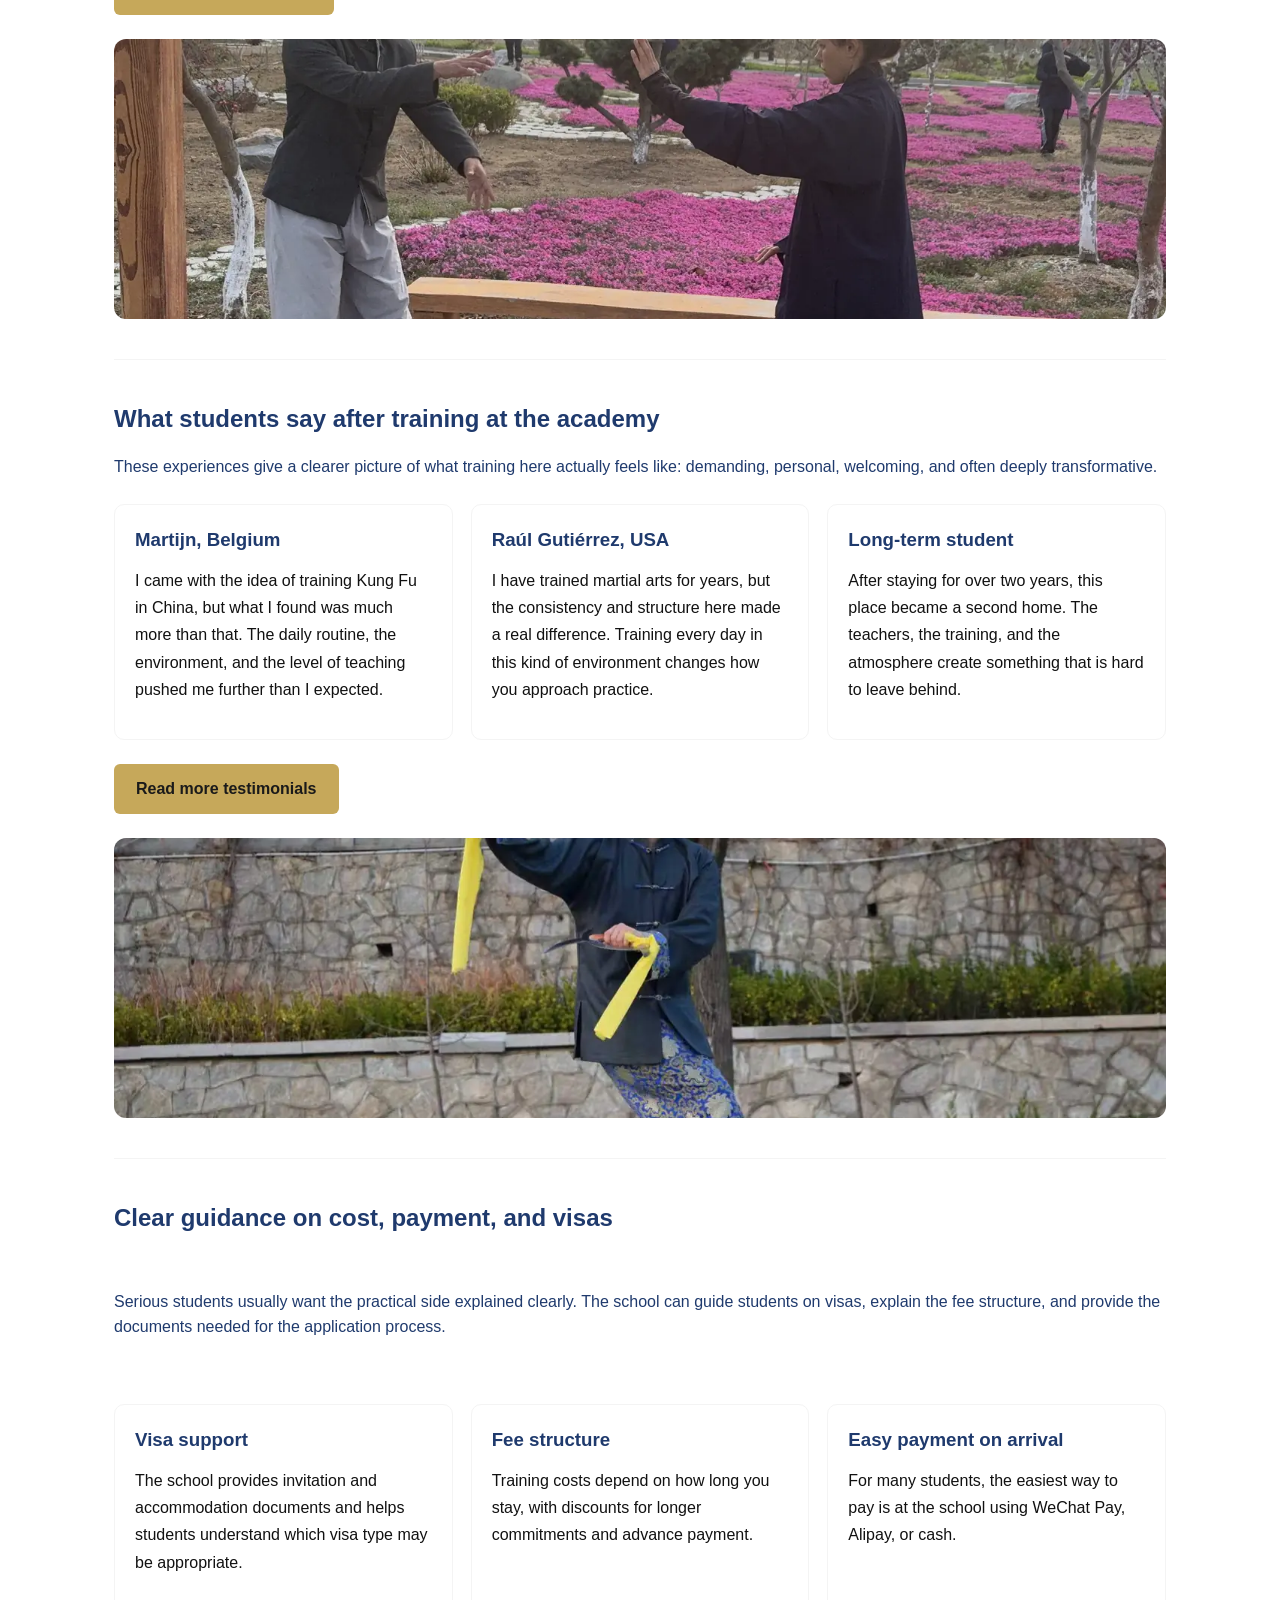
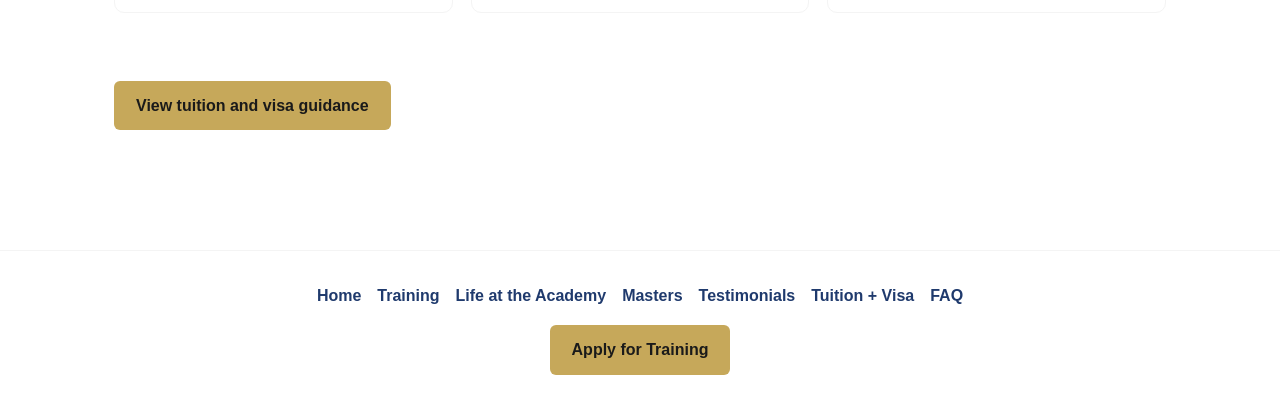
==== commit a03ee8d4: "Fix CTAs + contact section" ====
--- a/index.html
+++ b/index.html
@@ -18,7 +18,7 @@
 <div class="hero-content hero-align-left" style="max-width:760px; transform: translate(40px, 0px);">
   <h1>Train Kung Fu, Tai Chi, and Qigong in Weihai, China</h1>
   <p class="lead">A place for serious long-term training, disciplined daily practice, and the deeper transformation that comes from living and training in the mountains of Weihai, Shandong.</p>
-  <div class="cta-block"><a class="button" href="faq.html">Apply for Training</a></div>
+  <div class="cta-block"><a class="button" href="mailto:weihaikungfu@outlook.com">Apply for Training</a></div>
 </div>
 
   </div>
@@ -192,6 +192,6 @@
   </div>
 </section>
 </main>
-  <footer class="footer"><div class="footer-links"><a href="index.html">Home</a><a href="training.html">Training</a><a href="life-at-the-academy.html">Life at the Academy</a><a href="masters.html">Masters</a><a href="testimonials.html">Testimonials</a><a href="tuition-visa.html">Tuition + Visa</a><a href="faq.html">FAQ</a></div><div class="footer-cta"><a class="button" href="faq.html">Apply for Training</a></div></footer>
+  <footer class="footer"><div class="footer-links"><a href="index.html">Home</a><a href="training.html">Training</a><a href="life-at-the-academy.html">Life at the Academy</a><a href="masters.html">Masters</a><a href="testimonials.html">Testimonials</a><a href="tuition-visa.html">Tuition + Visa</a><a href="faq.html">FAQ</a></div><div class="footer-cta"><a class="button" href="mailto:weihaikungfu@outlook.com">Apply for Training</a></div></footer>
 </body>
 </html>
--- a/styles.css
+++ b/styles.css
@@ -266,10 +266,15 @@
   gap: 24px;
 }
 
-.section-media img {
+.section-image,
+.section-media img,
+.hero-image img {
   width: 100%;
-  height: auto;
-  border-radius: var(--card-radius);
+  max-height: 280px;
+  object-fit: cover;
+  object-position: center;
+  display: block;
+  border-radius: 12px;
 }
 
 .section-layout-image-left .section-inner,
@@ -609,6 +614,7 @@
   .section-media img {
     width: 100%;
     height: auto;
+    max-height: 200px;
   }
 
   .card-grid,
